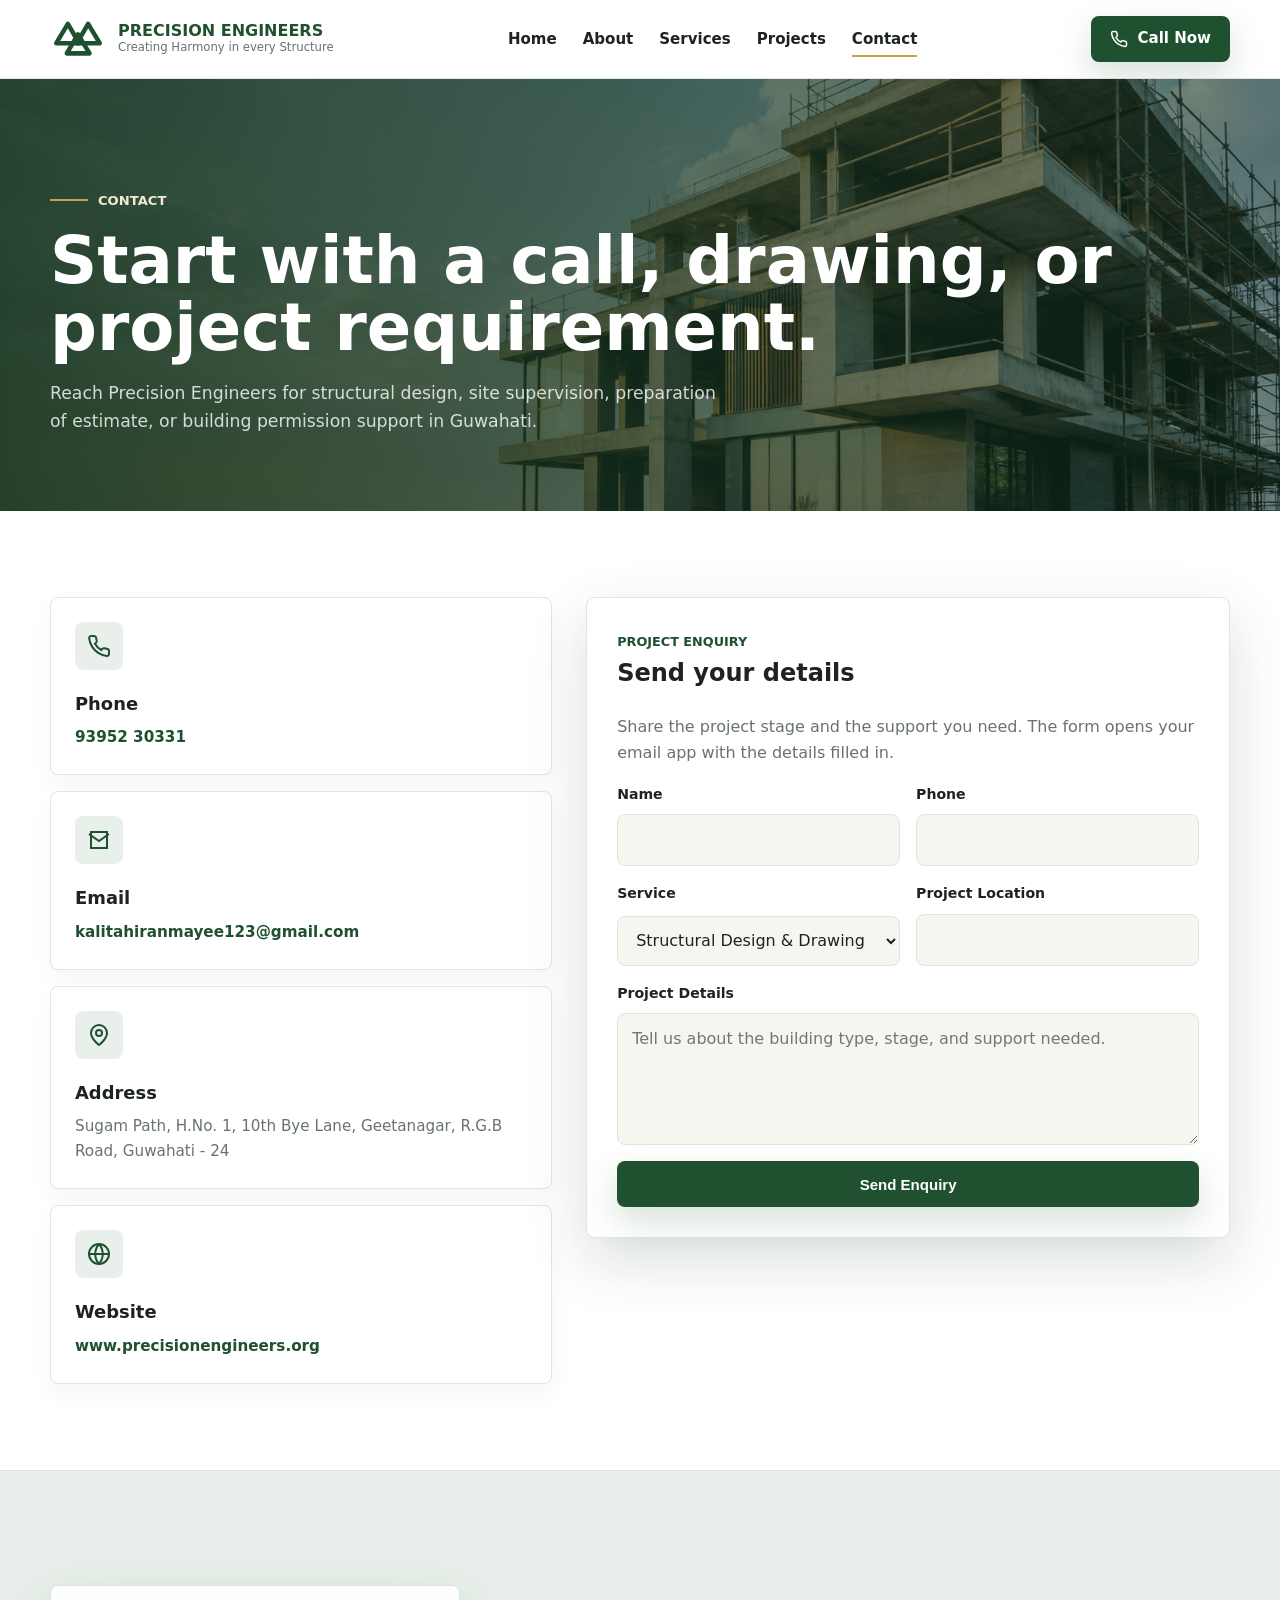
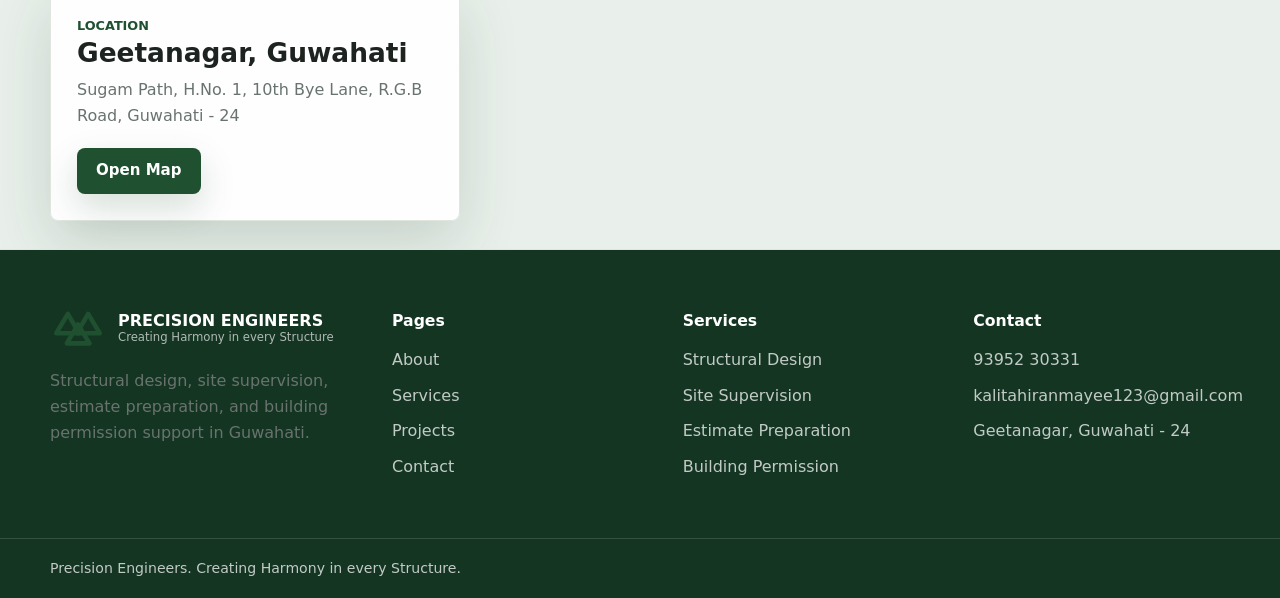
==== contact.html @ 1b686378 "Initial static website" ====
<!doctype html>
<html lang="en">
  <head>
    <meta charset="utf-8">
    <meta name="viewport" content="width=device-width, initial-scale=1">
    <meta name="description" content="Contact Precision Engineers in Geetanagar, Guwahati for structural design, site supervision, estimates, and building permission support.">
    <title>Contact | Precision Engineers</title>
    <link rel="stylesheet" href="assets/css/styles.css">
  </head>
  <body>
    <a class="skip-link" href="#main">Skip to content</a>
    <header class="site-header">
      <div class="container header-inner">
        <a class="brand" href="index.html" aria-label="Precision Engineers home">
          <img class="brand-mark" src="assets/images/logo-mark.svg" alt="">
          <span>
            <span class="brand-title">Precision Engineers</span>
            <span class="brand-tagline">Creating Harmony in every Structure</span>
          </span>
        </a>
        <nav class="site-nav" aria-label="Primary navigation">
          <a href="index.html">Home</a>
          <a href="about.html">About</a>
          <a href="services.html">Services</a>
          <a href="projects.html">Projects</a>
          <a class="is-active" href="contact.html">Contact</a>
        </nav>
        <div class="header-actions">
          <a class="button button-primary" href="tel:+919395230331">
            <svg aria-hidden="true" viewBox="0 0 24 24" fill="none" stroke="currentColor" stroke-width="2"><path d="M22 16.92v3a2 2 0 0 1-2.18 2 19.79 19.79 0 0 1-8.63-3.07 19.5 19.5 0 0 1-6-6A19.79 19.79 0 0 1 2.12 4.18 2 2 0 0 1 4.11 2h3a2 2 0 0 1 2 1.72c.12.9.32 1.77.59 2.61a2 2 0 0 1-.45 2.11L8 9.69a16 16 0 0 0 6.31 6.31l1.25-1.25a2 2 0 0 1 2.11-.45c.84.27 1.71.47 2.61.59A2 2 0 0 1 22 16.92Z"/></svg>
            Call Now
          </a>
          <button class="nav-toggle" type="button" aria-label="Open navigation" aria-expanded="false">
            <svg aria-hidden="true" viewBox="0 0 24 24" fill="none" stroke="currentColor" stroke-width="2"><path d="M4 6h16M4 12h16M4 18h16"/></svg>
          </button>
        </div>
      </div>
    </header>

    <main id="main">
      <section class="page-hero">
        <div class="container" data-reveal>
          <span class="eyebrow">Contact</span>
          <h1>Start with a call, drawing, or project requirement.</h1>
          <p>Reach Precision Engineers for structural design, site supervision, preparation of estimate, or building permission support in Guwahati.</p>
        </div>
      </section>

      <section class="section">
        <div class="container contact-layout">
          <div class="contact-stack" data-reveal>
            <article class="contact-card">
              <div class="contact-icon">
                <svg aria-hidden="true" viewBox="0 0 24 24" fill="none" stroke="currentColor" stroke-width="2"><path d="M22 16.92v3a2 2 0 0 1-2.18 2 19.79 19.79 0 0 1-8.63-3.07 19.5 19.5 0 0 1-6-6A19.79 19.79 0 0 1 2.12 4.18 2 2 0 0 1 4.11 2h3a2 2 0 0 1 2 1.72c.12.9.32 1.77.59 2.61a2 2 0 0 1-.45 2.11L8 9.69a16 16 0 0 0 6.31 6.31l1.25-1.25a2 2 0 0 1 2.11-.45c.84.27 1.71.47 2.61.59A2 2 0 0 1 22 16.92Z"/></svg>
              </div>
              <h3>Phone</h3>
              <p><a href="tel:+919395230331">93952 30331</a></p>
            </article>
            <article class="contact-card">
              <div class="contact-icon">
                <svg aria-hidden="true" viewBox="0 0 24 24" fill="none" stroke="currentColor" stroke-width="2"><path d="M4 4h16v16H4z"/><path d="m22 6-10 7L2 6"/></svg>
              </div>
              <h3>Email</h3>
              <p><a href="mailto:kalitahiranmayee123@gmail.com">kalitahiranmayee123@gmail.com</a></p>
            </article>
            <article class="contact-card">
              <div class="contact-icon">
                <svg aria-hidden="true" viewBox="0 0 24 24" fill="none" stroke="currentColor" stroke-width="2"><path d="M20 10c0 6-8 12-8 12S4 16 4 10a8 8 0 1 1 16 0Z"/><circle cx="12" cy="10" r="3"/></svg>
              </div>
              <h3>Address</h3>
              <p>Sugam Path, H.No. 1, 10th Bye Lane, Geetanagar, R.G.B Road, Guwahati - 24</p>
            </article>
            <article class="contact-card">
              <div class="contact-icon">
                <svg aria-hidden="true" viewBox="0 0 24 24" fill="none" stroke="currentColor" stroke-width="2"><circle cx="12" cy="12" r="10"/><path d="M2 12h20"/><path d="M12 2a15.3 15.3 0 0 1 0 20"/><path d="M12 2a15.3 15.3 0 0 0 0 20"/></svg>
              </div>
              <h3>Website</h3>
              <p><a href="https://www.precisionengineers.org">www.precisionengineers.org</a></p>
            </article>
          </div>

          <form class="form-panel" action="mailto:kalitahiranmayee123@gmail.com" method="post" enctype="text/plain" data-reveal>
            <span class="section-kicker">Project Enquiry</span>
            <h2>Send your details</h2>
            <p>Share the project stage and the support you need. The form opens your email app with the details filled in.</p>
            <div class="form-grid">
              <div class="form-field">
                <label for="name">Name</label>
                <input id="name" name="Name" type="text" autocomplete="name" required>
              </div>
              <div class="form-field">
                <label for="phone">Phone</label>
                <input id="phone" name="Phone" type="tel" autocomplete="tel" required>
              </div>
              <div class="form-field">
                <label for="service">Service</label>
                <select id="service" name="Service">
                  <option>Structural Design & Drawing</option>
                  <option>Site Supervision</option>
                  <option>Preparation of Estimate</option>
                  <option>Building Permission</option>
                </select>
              </div>
              <div class="form-field">
                <label for="location">Project Location</label>
                <input id="location" name="Project Location" type="text" autocomplete="street-address">
              </div>
              <div class="form-field full">
                <label for="message">Project Details</label>
                <textarea id="message" name="Project Details" placeholder="Tell us about the building type, stage, and support needed."></textarea>
              </div>
              <div class="form-field full">
                <button class="button button-primary" type="submit">Send Enquiry</button>
              </div>
            </div>
          </form>
        </div>
      </section>

      <section class="map-band" aria-label="Map location">
        <iframe title="Precision Engineers location map" loading="lazy" referrerpolicy="no-referrer-when-downgrade" src="https://www.google.com/maps?q=Sugam%20Path%20H.No.%201%2010th%20Bye%20Lane%20Geetanagar%20R.G.B%20Road%20Guwahati&output=embed"></iframe>
        <div class="map-card">
          <span class="section-kicker">Location</span>
          <h2>Geetanagar, Guwahati</h2>
          <p>Sugam Path, H.No. 1, 10th Bye Lane, R.G.B Road, Guwahati - 24</p>
          <a class="button button-primary" href="https://www.google.com/maps/search/?api=1&query=Sugam%20Path%20H.No.%201%2010th%20Bye%20Lane%20Geetanagar%20R.G.B%20Road%20Guwahati">Open Map</a>
        </div>
      </section>
    </main>

    <footer class="site-footer">
      <div class="container footer-main">
        <div>
          <a class="footer-brand" href="index.html">
            <img class="brand-mark" src="assets/images/logo-mark.svg" alt="">
            <span>
              <span class="brand-title">Precision Engineers</span>
              <span class="brand-tagline">Creating Harmony in every Structure</span>
            </span>
          </a>
          <p>Structural design, site supervision, estimate preparation, and building permission support in Guwahati.</p>
        </div>
        <div>
          <h3>Pages</h3>
          <ul class="footer-links">
            <li><a href="about.html">About</a></li>
            <li><a href="services.html">Services</a></li>
            <li><a href="projects.html">Projects</a></li>
            <li><a href="contact.html">Contact</a></li>
          </ul>
        </div>
        <div>
          <h3>Services</h3>
          <ul class="footer-links">
            <li>Structural Design</li>
            <li>Site Supervision</li>
            <li>Estimate Preparation</li>
            <li>Building Permission</li>
          </ul>
        </div>
        <div>
          <h3>Contact</h3>
          <ul class="footer-links">
            <li><a href="tel:+919395230331">93952 30331</a></li>
            <li><a href="mailto:kalitahiranmayee123@gmail.com">kalitahiranmayee123@gmail.com</a></li>
            <li>Geetanagar, Guwahati - 24</li>
          </ul>
        </div>
      </div>
      <div class="footer-bottom">
        <div class="container">Precision Engineers. Creating Harmony in every Structure.</div>
      </div>
    </footer>
    <script src="assets/js/main.js"></script>
  </body>
</html>
---- assets/css/styles.css ----
:root {
  --green-900: #143522;
  --green-800: #1f5130;
  --green-700: #2f6741;
  --green-100: #e9f0eb;
  --ivory: #f7f5ef;
  --white: #ffffff;
  --charcoal: #1d2420;
  --muted: #69736e;
  --line: #dfe5df;
  --gold: #c9a24a;
  --gold-soft: #f3ead1;
  --shadow: 0 22px 60px rgba(20, 53, 34, 0.16);
  --max: 1180px;
  --radius: 8px;
  --font: Inter, Manrope, ui-sans-serif, system-ui, -apple-system, BlinkMacSystemFont, "Segoe UI", sans-serif;
}

* {
  box-sizing: border-box;
}

html {
  scroll-behavior: smooth;
}

body {
  margin: 0;
  color: var(--charcoal);
  background: var(--white);
  font-family: var(--font);
  font-size: 16px;
  line-height: 1.65;
  letter-spacing: 0;
}

img,
svg {
  display: block;
  max-width: 100%;
}

a {
  color: inherit;
  text-decoration: none;
}

p,
h1,
h2,
h3 {
  margin-top: 0;
}

p {
  color: var(--muted);
}

.container {
  width: min(100% - 40px, var(--max));
  margin-inline: auto;
}

.skip-link {
  position: absolute;
  left: 20px;
  top: -80px;
  z-index: 20;
  padding: 10px 14px;
  background: var(--green-900);
  color: var(--white);
  border-radius: var(--radius);
}

.skip-link:focus {
  top: 16px;
}

.site-header {
  position: sticky;
  top: 0;
  z-index: 10;
  background: rgba(255, 255, 255, 0.94);
  border-bottom: 1px solid rgba(223, 229, 223, 0.85);
  backdrop-filter: blur(14px);
}

.header-inner {
  min-height: 78px;
  display: flex;
  align-items: center;
  justify-content: space-between;
  gap: 22px;
}

.brand {
  display: inline-flex;
  align-items: center;
  gap: 12px;
  min-width: 220px;
}

.brand-mark {
  width: 56px;
  height: 42px;
}

.brand-title {
  display: block;
  color: var(--green-800);
  font-size: 1rem;
  font-weight: 800;
  line-height: 1.05;
  text-transform: uppercase;
}

.brand-tagline {
  display: block;
  color: var(--muted);
  font-size: 0.73rem;
  line-height: 1.25;
}

.site-nav {
  display: flex;
  align-items: center;
  gap: 26px;
  font-size: 0.94rem;
  font-weight: 700;
  color: var(--charcoal);
}

.site-nav a {
  position: relative;
  padding-block: 8px;
}

.site-nav a::after {
  content: "";
  position: absolute;
  left: 0;
  right: 0;
  bottom: 2px;
  height: 2px;
  background: var(--gold);
  transform: scaleX(0);
  transform-origin: left;
  transition: transform 180ms ease;
}

.site-nav a:hover::after,
.site-nav a.is-active::after {
  transform: scaleX(1);
}

.header-actions {
  display: flex;
  align-items: center;
  gap: 12px;
}

.nav-toggle {
  display: none;
  width: 44px;
  height: 44px;
  align-items: center;
  justify-content: center;
  border: 1px solid var(--line);
  border-radius: var(--radius);
  background: var(--white);
  color: var(--green-800);
  cursor: pointer;
}

.nav-toggle svg {
  width: 22px;
  height: 22px;
}

.button {
  display: inline-flex;
  min-height: 46px;
  align-items: center;
  justify-content: center;
  gap: 9px;
  padding: 12px 18px;
  border: 1px solid transparent;
  border-radius: var(--radius);
  font-size: 0.94rem;
  font-weight: 800;
  line-height: 1;
  cursor: pointer;
  transition: transform 180ms ease, border-color 180ms ease, background 180ms ease, color 180ms ease;
}

.button:hover {
  transform: translateY(-1px);
}

.button-primary {
  background: var(--green-800);
  color: var(--white);
  box-shadow: 0 14px 34px rgba(31, 81, 48, 0.18);
}

.button-primary:hover {
  background: var(--green-900);
}

.button-outline {
  color: var(--green-900);
  border-color: rgba(31, 81, 48, 0.24);
  background: rgba(255, 255, 255, 0.82);
}

.button-outline:hover {
  border-color: var(--green-800);
}

.button-light {
  color: var(--green-900);
  background: var(--white);
}

.button-ghost {
  color: var(--white);
  border-color: rgba(255, 255, 255, 0.38);
  background: rgba(255, 255, 255, 0.08);
}

.button svg {
  width: 18px;
  height: 18px;
}

.hero {
  min-height: 78svh;
  display: grid;
  align-items: center;
  position: relative;
  overflow: hidden;
  color: var(--white);
  background: var(--green-900);
}

.hero::before {
  content: "";
  position: absolute;
  inset: 0;
  background-image:
    linear-gradient(90deg, rgba(20, 53, 34, 0.92) 0%, rgba(20, 53, 34, 0.7) 38%, rgba(20, 53, 34, 0.25) 72%),
    url("../images/hero-structure.png");
  background-size: cover;
  background-position: center;
}

.hero::after {
  content: "";
  position: absolute;
  inset: auto 0 0;
  height: 10px;
  background: linear-gradient(90deg, var(--gold), rgba(201, 162, 74, 0), var(--green-700));
}

.hero-content {
  position: relative;
  z-index: 1;
  max-width: 760px;
  padding: 58px 0 64px;
}

.eyebrow {
  display: inline-flex;
  align-items: center;
  gap: 10px;
  margin-bottom: 18px;
  color: var(--gold-soft);
  font-size: 0.82rem;
  font-weight: 900;
  line-height: 1.3;
  text-transform: uppercase;
}

.eyebrow::before {
  content: "";
  width: 38px;
  height: 2px;
  background: var(--gold);
}

.hero h1,
.page-hero h1 {
  margin-bottom: 18px;
  font-size: 4.1rem;
  line-height: 1.02;
  font-weight: 900;
}

.hero p {
  max-width: 650px;
  margin-bottom: 28px;
  color: rgba(255, 255, 255, 0.86);
  font-size: 1.12rem;
}

.hero-actions {
  display: flex;
  flex-wrap: wrap;
  gap: 14px;
  margin-bottom: 34px;
}

.trust-row {
  display: grid;
  grid-template-columns: repeat(4, minmax(0, 1fr));
  max-width: 720px;
  border-top: 1px solid rgba(255, 255, 255, 0.26);
  border-left: 1px solid rgba(255, 255, 255, 0.26);
}

.trust-row span {
  min-height: 72px;
  display: grid;
  place-items: center;
  padding: 12px;
  border-right: 1px solid rgba(255, 255, 255, 0.26);
  border-bottom: 1px solid rgba(255, 255, 255, 0.26);
  color: rgba(255, 255, 255, 0.86);
  font-size: 0.86rem;
  font-weight: 800;
  text-align: center;
}

.section {
  padding: 86px 0;
}

.section-soft {
  background: var(--ivory);
}

.section-dark {
  color: var(--white);
  background: var(--green-900);
}

.section-dark p {
  color: rgba(255, 255, 255, 0.74);
}

.section-kicker {
  color: var(--green-800);
  font-size: 0.8rem;
  font-weight: 900;
  text-transform: uppercase;
}

.section-head {
  display: grid;
  grid-template-columns: minmax(0, 0.95fr) minmax(280px, 0.62fr);
  gap: 40px;
  align-items: end;
  margin-bottom: 34px;
}

.section-head h2,
.split-copy h2,
.cta-panel h2 {
  margin-bottom: 14px;
  color: var(--charcoal);
  font-size: 2.55rem;
  line-height: 1.12;
  font-weight: 900;
}

.section-dark .section-head h2,
.section-dark .section-kicker,
.section-dark .split-copy h2,
.cta-panel h2 {
  color: var(--white);
}

.section-head p {
  margin-bottom: 0;
}

.service-grid {
  display: grid;
  grid-template-columns: repeat(4, minmax(0, 1fr));
  gap: 18px;
}

.service-card,
.project-card,
.value-card,
.contact-card,
.detail-card {
  border: 1px solid var(--line);
  border-radius: var(--radius);
  background: var(--white);
  box-shadow: 0 10px 24px rgba(29, 36, 32, 0.04);
}

.service-card {
  display: flex;
  min-height: 295px;
  flex-direction: column;
  padding: 26px;
}

.service-icon,
.contact-icon {
  width: 48px;
  height: 48px;
  display: grid;
  place-items: center;
  margin-bottom: 22px;
  border-radius: var(--radius);
  color: var(--green-800);
  background: var(--green-100);
}

.service-icon svg,
.contact-icon svg {
  width: 24px;
  height: 24px;
}

.service-card h3,
.project-card h3,
.value-card h3,
.contact-card h3,
.detail-card h3 {
  margin-bottom: 10px;
  color: var(--charcoal);
  font-size: 1.12rem;
  line-height: 1.3;
}

.service-card p,
.project-card p,
.value-card p,
.contact-card p,
.detail-card p {
  margin-bottom: 0;
  font-size: 0.95rem;
}

.service-card a {
  margin-top: auto;
  padding-top: 20px;
  color: var(--green-800);
  font-weight: 900;
}

.split {
  display: grid;
  grid-template-columns: minmax(320px, 0.92fr) minmax(0, 1fr);
  gap: 58px;
  align-items: center;
}

.image-panel {
  position: relative;
  min-height: 470px;
  overflow: hidden;
  border-radius: var(--radius);
  background:
    linear-gradient(150deg, rgba(31, 81, 48, 0.86), rgba(20, 53, 34, 0.96)),
    url("../images/hero-structure.png");
  background-size: cover;
  background-position: center;
  box-shadow: var(--shadow);
}

.image-panel::after {
  content: "";
  position: absolute;
  inset: 28px;
  border: 1px solid rgba(255, 255, 255, 0.34);
}

.founder-card {
  position: absolute;
  left: 28px;
  right: 28px;
  bottom: 28px;
  padding: 24px;
  border-radius: var(--radius);
  color: var(--white);
  background: rgba(20, 53, 34, 0.86);
  backdrop-filter: blur(12px);
}

.founder-card span {
  display: block;
  color: var(--gold-soft);
  font-weight: 900;
  text-transform: uppercase;
}

.founder-card strong {
  display: block;
  margin-top: 8px;
  font-size: 1.35rem;
}

.founder-card p {
  margin: 8px 0 0;
  color: rgba(255, 255, 255, 0.78);
}

.split-copy .lead {
  margin-bottom: 26px;
  font-size: 1.08rem;
}

.check-list {
  display: grid;
  gap: 14px;
  padding: 0;
  margin: 0 0 30px;
  list-style: none;
}

.check-list li {
  display: flex;
  gap: 12px;
  align-items: flex-start;
  color: var(--charcoal);
  font-weight: 750;
}

.check-list li::before {
  content: "";
  flex: 0 0 auto;
  width: 10px;
  height: 10px;
  margin-top: 9px;
  background: var(--gold);
}

.value-grid {
  display: grid;
  grid-template-columns: repeat(4, minmax(0, 1fr));
  gap: 18px;
}

.value-card {
  padding: 26px;
}

.value-card span {
  display: block;
  margin-bottom: 22px;
  color: var(--gold);
  font-size: 0.92rem;
  font-weight: 900;
}

.process {
  counter-reset: process;
  display: grid;
  grid-template-columns: repeat(5, minmax(0, 1fr));
  gap: 0;
  border-top: 1px solid rgba(255, 255, 255, 0.2);
  border-left: 1px solid rgba(255, 255, 255, 0.2);
}

.process-step {
  min-height: 230px;
  padding: 24px;
  border-right: 1px solid rgba(255, 255, 255, 0.2);
  border-bottom: 1px solid rgba(255, 255, 255, 0.2);
}

.process-step::before {
  counter-increment: process;
  content: "0" counter(process);
  display: block;
  margin-bottom: 42px;
  color: var(--gold-soft);
  font-weight: 900;
}

.process-step h3 {
  color: var(--white);
  font-size: 1.05rem;
}

.process-step p {
  margin-bottom: 0;
  font-size: 0.9rem;
}

.project-grid {
  display: grid;
  grid-template-columns: repeat(3, minmax(0, 1fr));
  gap: 18px;
}

.project-card {
  overflow: hidden;
}

.project-media {
  min-height: 220px;
  background:
    linear-gradient(145deg, rgba(20, 53, 34, 0.18), rgba(201, 162, 74, 0.16)),
    url("../images/hero-structure.png");
  background-size: cover;
  background-position: center;
}

.project-card:nth-child(2) .project-media {
  background-position: right center;
}

.project-card:nth-child(3) .project-media {
  background-position: 60% center;
}

.project-body {
  padding: 24px;
}

.project-meta {
  display: inline-flex;
  margin-bottom: 13px;
  color: var(--green-800);
  font-size: 0.78rem;
  font-weight: 900;
  text-transform: uppercase;
}

.cta-panel {
  display: grid;
  grid-template-columns: minmax(0, 1fr) auto;
  gap: 30px;
  align-items: center;
  padding: 42px;
  border-radius: var(--radius);
  background:
    linear-gradient(120deg, rgba(31, 81, 48, 0.98), rgba(20, 53, 34, 0.94)),
    url("../images/hero-structure.png");
  background-size: cover;
  background-position: center;
  box-shadow: var(--shadow);
}

.cta-panel p {
  margin-bottom: 0;
  color: rgba(255, 255, 255, 0.78);
}

.cta-actions {
  display: flex;
  flex-wrap: wrap;
  gap: 12px;
}

.page-hero {
  min-height: 48svh;
  display: grid;
  align-items: end;
  position: relative;
  overflow: hidden;
  color: var(--white);
  background: var(--green-900);
}

.page-hero::before {
  content: "";
  position: absolute;
  inset: 0;
  background:
    linear-gradient(90deg, rgba(20, 53, 34, 0.92), rgba(20, 53, 34, 0.52)),
    url("../images/hero-structure.png");
  background-size: cover;
  background-position: center;
}

.page-hero .container {
  position: relative;
  z-index: 1;
  padding: 78px 0 58px;
}

.page-hero p {
  max-width: 680px;
  color: rgba(255, 255, 255, 0.8);
  font-size: 1.08rem;
}

.detail-grid {
  display: grid;
  grid-template-columns: repeat(2, minmax(0, 1fr));
  gap: 18px;
}

.detail-card {
  padding: 28px;
}

.detail-list {
  display: grid;
  gap: 10px;
  padding: 0;
  margin: 18px 0 0;
  list-style: none;
}

.detail-list li {
  position: relative;
  padding-left: 18px;
  color: var(--muted);
}

.detail-list li::before {
  content: "";
  position: absolute;
  left: 0;
  top: 11px;
  width: 7px;
  height: 7px;
  background: var(--gold);
}

.contact-layout {
  display: grid;
  grid-template-columns: minmax(0, 0.78fr) minmax(320px, 1fr);
  gap: 34px;
  align-items: start;
}

.contact-stack {
  display: grid;
  gap: 16px;
}

.contact-card {
  padding: 24px;
}

.contact-card a {
  color: var(--green-800);
  font-weight: 900;
  word-break: break-word;
}

.form-panel {
  padding: 30px;
  border: 1px solid var(--line);
  border-radius: var(--radius);
  background: var(--white);
  box-shadow: var(--shadow);
}

.form-grid {
  display: grid;
  grid-template-columns: repeat(2, minmax(0, 1fr));
  gap: 16px;
}

.form-field {
  display: grid;
  gap: 8px;
}

.form-field.full {
  grid-column: 1 / -1;
}

label {
  color: var(--charcoal);
  font-size: 0.88rem;
  font-weight: 850;
}

input,
select,
textarea {
  width: 100%;
  min-height: 48px;
  padding: 12px 14px;
  border: 1px solid var(--line);
  border-radius: var(--radius);
  color: var(--charcoal);
  background: var(--ivory);
  font: inherit;
}

textarea {
  min-height: 132px;
  resize: vertical;
}

input:focus,
select:focus,
textarea:focus {
  outline: 2px solid rgba(201, 162, 74, 0.42);
  border-color: var(--gold);
  background: var(--white);
}

.map-band {
  position: relative;
  height: 380px;
  overflow: hidden;
  border-top: 1px solid var(--line);
  border-bottom: 1px solid var(--line);
  background: var(--green-100);
}

.map-band iframe {
  width: 100%;
  height: 100%;
  border: 0;
  filter: grayscale(28%) contrast(94%);
}

.map-card {
  position: absolute;
  left: max(20px, calc((100% - var(--max)) / 2));
  bottom: 28px;
  max-width: 410px;
  padding: 26px;
  border: 1px solid var(--line);
  border-radius: var(--radius);
  background: rgba(255, 255, 255, 0.94);
  box-shadow: var(--shadow);
}

.map-card h2 {
  margin-bottom: 8px;
  color: var(--charcoal);
  font-size: 1.65rem;
  line-height: 1.15;
}

.map-card p {
  margin-bottom: 18px;
}

.site-footer {
  color: rgba(255, 255, 255, 0.74);
  background: var(--green-900);
}

.footer-main {
  display: grid;
  grid-template-columns: minmax(260px, 1.2fr) repeat(3, minmax(0, 1fr));
  gap: 34px;
  padding: 58px 0;
}

.footer-brand {
  display: inline-flex;
  align-items: center;
  gap: 12px;
  margin-bottom: 18px;
}

.footer-brand .brand-title {
  color: var(--white);
}

.footer-brand .brand-tagline {
  color: rgba(255, 255, 255, 0.66);
}

.footer-brand .brand-mark path {
  stroke: var(--white);
}

.site-footer h3 {
  margin-bottom: 14px;
  color: var(--white);
  font-size: 0.98rem;
}

.footer-links {
  display: grid;
  gap: 9px;
  padding: 0;
  margin: 0;
  list-style: none;
}

.footer-links a:hover {
  color: var(--white);
}

.footer-bottom {
  padding: 18px 0;
  border-top: 1px solid rgba(255, 255, 255, 0.14);
  font-size: 0.88rem;
}

[data-reveal] {
  transform: translateY(0);
  opacity: 1;
}

@media (max-width: 1040px) {
  .site-nav {
    gap: 18px;
  }

  .hero h1,
  .page-hero h1 {
    font-size: 3.3rem;
  }

  .service-grid,
  .value-grid {
    grid-template-columns: repeat(2, minmax(0, 1fr));
  }

  .process {
    grid-template-columns: repeat(3, minmax(0, 1fr));
  }

  .project-grid {
    grid-template-columns: repeat(2, minmax(0, 1fr));
  }

  .footer-main {
    grid-template-columns: repeat(2, minmax(0, 1fr));
  }
}

@media (max-width: 840px) {
  .container {
    width: min(100% - 28px, var(--max));
  }

  .header-inner {
    min-height: 70px;
  }

  .site-nav {
    position: fixed;
    left: 14px;
    right: 14px;
    top: 78px;
    display: none;
    flex-direction: column;
    align-items: stretch;
    gap: 4px;
    padding: 16px;
    border: 1px solid var(--line);
    border-radius: var(--radius);
    background: var(--white);
    box-shadow: var(--shadow);
  }

  .site-nav.is-open {
    display: flex;
  }

  .site-nav a {
    padding: 11px 8px;
  }

  .nav-toggle {
    display: inline-flex;
  }

  .header-actions .button {
    display: none;
  }

  .hero {
    min-height: auto;
  }

  .hero-content {
    padding: 70px 0 56px;
  }

  .hero h1,
  .page-hero h1 {
    font-size: 2.55rem;
  }

  .hero p,
  .page-hero p {
    font-size: 1rem;
  }

  .trust-row {
    grid-template-columns: repeat(2, minmax(0, 1fr));
  }

  .section {
    padding: 64px 0;
  }

  .section-head,
  .split,
  .contact-layout,
  .cta-panel {
    grid-template-columns: 1fr;
  }

  .section-head h2,
  .split-copy h2,
  .cta-panel h2 {
    font-size: 2rem;
  }

  .image-panel {
    min-height: 380px;
  }

  .project-grid,
  .detail-grid {
    grid-template-columns: 1fr;
  }

  .cta-panel {
    padding: 30px;
  }
}

@media (max-width: 620px) {
  body {
    font-size: 15px;
  }

  .brand {
    min-width: 0;
  }

  .brand-mark {
    width: 48px;
    height: 36px;
  }

  .brand-title {
    font-size: 0.9rem;
  }

  .brand-tagline {
    display: none;
  }

  .hero::before,
  .page-hero::before {
    background-image:
      linear-gradient(90deg, rgba(20, 53, 34, 0.94), rgba(20, 53, 34, 0.7)),
      url("../images/hero-structure.png");
  }

  .hero h1,
  .page-hero h1 {
    font-size: 2.12rem;
  }

  .hero-actions,
  .cta-actions {
    flex-direction: column;
  }

  .button {
    width: 100%;
  }

  .service-grid,
  .value-grid,
  .process,
  .form-grid,
  .trust-row,
  .footer-main {
    grid-template-columns: 1fr;
  }

  .service-card {
    min-height: auto;
  }

  .process-step {
    min-height: 180px;
  }

  .process-step::before {
    margin-bottom: 24px;
  }

  .map-band {
    height: auto;
    padding: 18px 14px;
  }

  .map-band iframe {
    min-height: 280px;
  }

  .map-card {
    position: relative;
    left: auto;
    bottom: auto;
    max-width: none;
    margin-top: 14px;
    padding: 22px;
  }
}
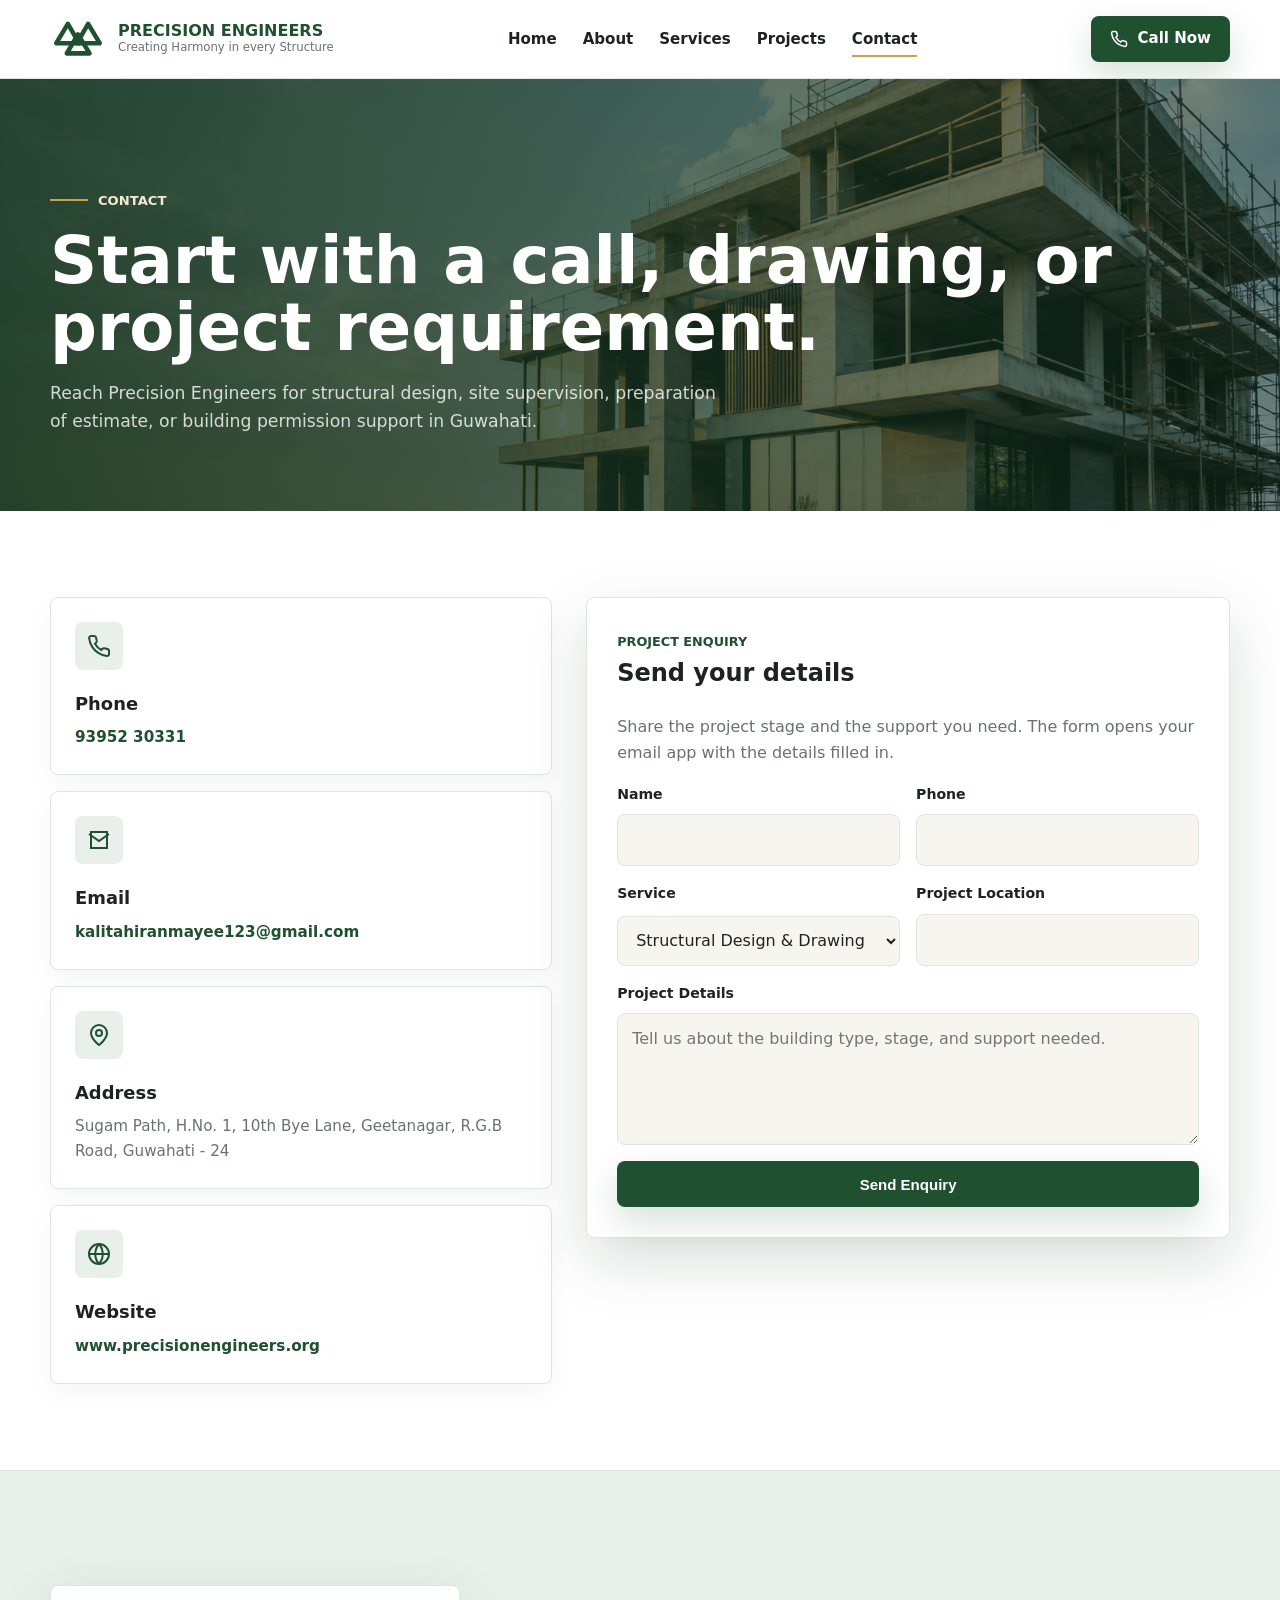
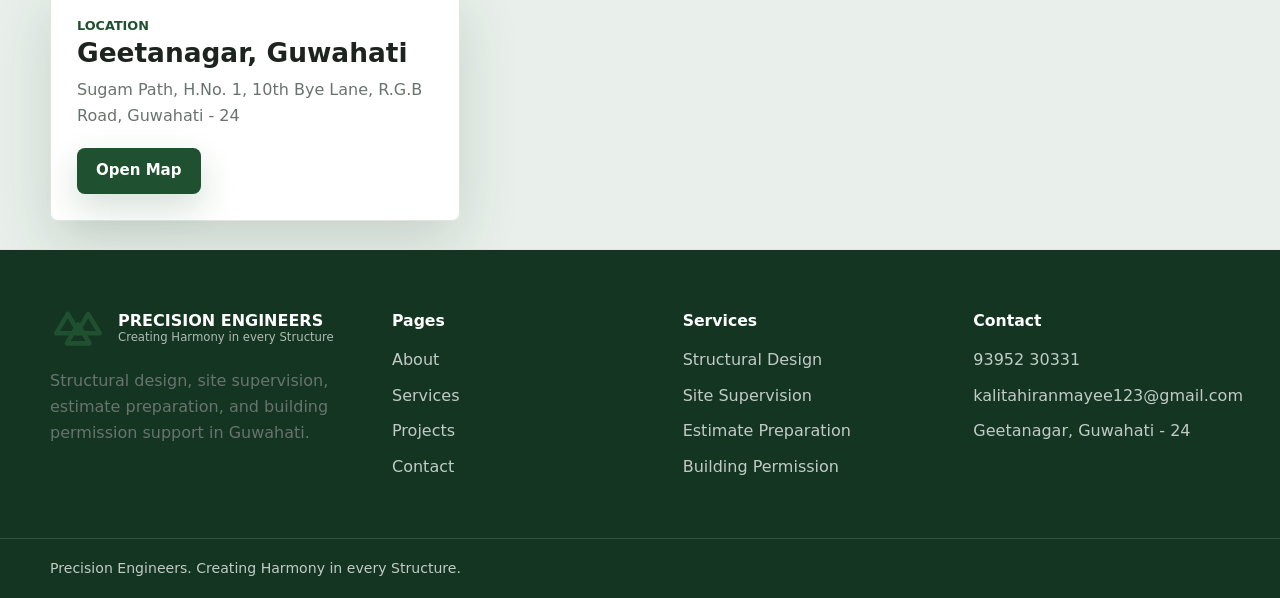
==== commit d0089e9b: "updated gmap location" ====
--- a/contact.html
+++ b/contact.html
@@ -118,12 +118,12 @@
       </section>
 
       <section class="map-band" aria-label="Map location">
-        <iframe title="Precision Engineers location map" loading="lazy" referrerpolicy="no-referrer-when-downgrade" src="https://www.google.com/maps?q=Sugam%20Path%20H.No.%201%2010th%20Bye%20Lane%20Geetanagar%20R.G.B%20Road%20Guwahati&output=embed"></iframe>
+        <iframe title="Precision Engineers location map" loading="lazy" referrerpolicy="no-referrer-when-downgrade" src="https://www.google.com/maps?q=5QFG%2B9M+Guwahati,+Assam&output=embed"></iframe>
         <div class="map-card">
           <span class="section-kicker">Location</span>
           <h2>Geetanagar, Guwahati</h2>
           <p>Sugam Path, H.No. 1, 10th Bye Lane, R.G.B Road, Guwahati - 24</p>
-          <a class="button button-primary" href="https://www.google.com/maps/search/?api=1&query=Sugam%20Path%20H.No.%201%2010th%20Bye%20Lane%20Geetanagar%20R.G.B%20Road%20Guwahati">Open Map</a>
+          <a class="button button-primary" href="https://www.google.com/maps/search/?api=1&query=5QFG%2B9M+Guwahati,+Assam" target="_blank" rel="noopener">Open Map</a>
         </div>
       </section>
     </main>
